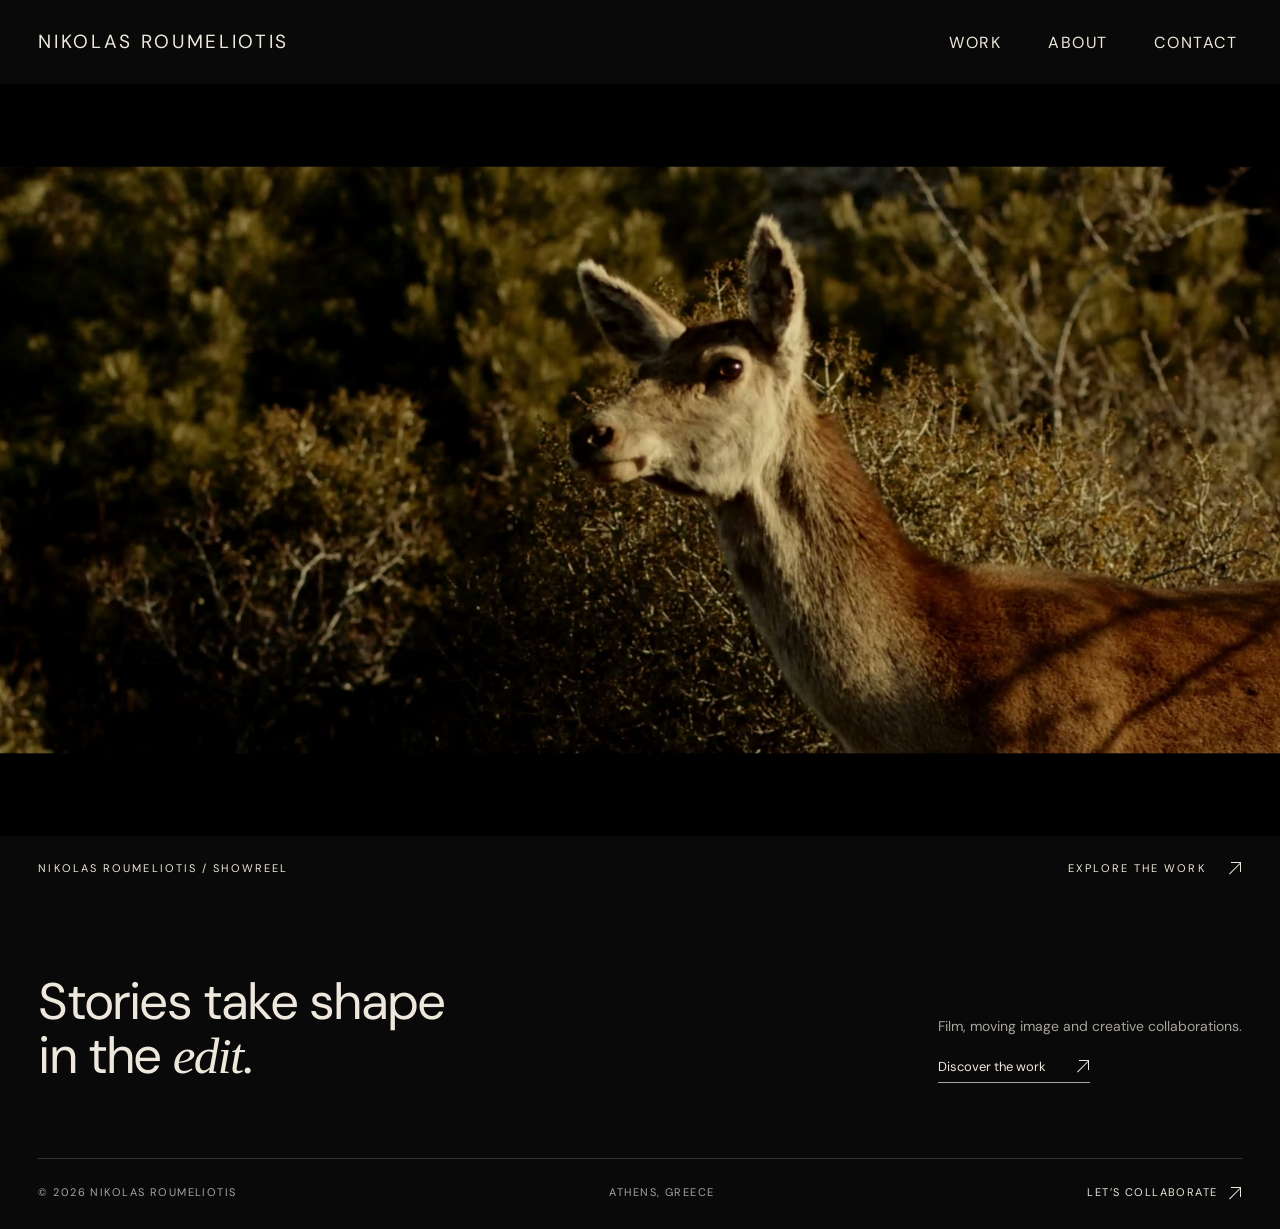
==== index.html @ 2fb293f6 "Enlarge homepage showreel framing for desktop and mobile" ====
<!doctype html><html lang="en"><head><meta charset="utf-8"><meta name="viewport" content="width=device-width,initial-scale=1"><meta name="theme-color" content="#090909"><meta name="description" content="Nikolas Roumeliotis — Filmmaker / Editor / Digital Artist. Film editing, moving images and creative collaborations, Athens."><title>Nikolas Roumeliotis — Filmmaker / Editor / Digital Artist</title><link rel="stylesheet" href="./styles.css?v=8"><script src="./app.js?v=8" defer></script></head><body data-page="home"><a class="skip-link" href="#main">Skip to content</a><header id="site-header"></header><main id="main"><section class="cinema" aria-labelledby="film-title"><div class="cinema-media"><img id="film-image" class="film-image" src="./assets/showreel-poster.jpg" alt="A frame from Nikolas Roumeliotis’s showreel"><div id="film-player" class="film-player" hidden></div><div class="cinema-shade"></div></div><div class="home-identity">Filmmaker / Editor / Digital Artist</div><div class="cinema-title"><h1 id="film-title">SHOWREEL</h1></div></section><div class="cinema-caption"><span id="film-caption">NIKOLAS ROUMELIOTIS / SHOWREEL</span><a id="film-link" href="./work.html">EXPLORE THE WORK <span class="arrow" aria-hidden="true"></span></a></div><section class="home-end"><p>Stories take shape<br>in the <em>edit.</em></p><div><p>Film, moving image and creative collaborations.</p><a class="line-link" href="./work.html">Discover the work <span class="arrow" aria-hidden="true"></span></a></div></section></main><footer id="site-footer"></footer></body></html>
---- styles.css ----
@font-face{font-family:Barlow;src:url('./assets/fonts/barlow-condensed-bold.ttf') format('truetype');font-weight:700;font-display:swap}@font-face{font-family:DM;src:url('./assets/fonts/dm-sans.ttf') format('truetype');font-weight:400 700;font-display:swap}
:root{--ground:#090909;--ink:#eee8dc;--quiet:#a8a49d;--rule:#363431;--gutter:clamp(22px,3vw,56px);--header:84px;--caption:64px}*{box-sizing:border-box}html{scroll-behavior:smooth;scrollbar-color:#6b655e var(--ground)}body{background:var(--ground);color:var(--ink);font-family:DM,Arial,sans-serif;margin:0;-webkit-font-smoothing:antialiased}::selection{background:#eee8dc;color:#17110e}a{color:inherit;text-decoration:none;text-underline-offset:5px}button{font:inherit}a:focus-visible,button:focus-visible{outline:2px solid var(--ink);outline-offset:6px}img{display:block;max-width:100%}[hidden]{display:none!important}.skip-link{position:absolute;left:20px;top:-60px;z-index:100;background:var(--ink);color:var(--ground);padding:12px}.skip-link:focus{top:12px}#site-header{height:var(--header);display:flex;justify-content:space-between;align-items:center;padding:0 var(--gutter);gap:24px;background:var(--ground);position:sticky;top:0;z-index:5}.wordmark{font-size:19px;letter-spacing:.14em;line-height:1.5}nav{display:flex;gap:clamp(24px,3vw,54px)}nav a{font-size:16px;font-weight:500;letter-spacing:.1em;min-height:44px;min-width:44px;padding:12px 4px;display:inline-flex;align-items:center;justify-content:center;position:relative}nav a:after{content:'';position:absolute;bottom:5px;left:4px;right:4px;height:1px;background:var(--ink);transform:scaleX(0);transform-origin:left;transition:transform .25s}nav a:hover:after,nav a[aria-current]:after{transform:scaleX(1)}.arrow{display:inline-block;width:14px;height:14px;position:relative;vertical-align:middle;flex-shrink:0}.arrow:before{content:'';position:absolute;right:1px;top:1px;width:9px;height:9px;border-top:1px solid currentColor;border-right:1px solid currentColor}.arrow:after{content:'';position:absolute;right:2px;top:2px;width:15px;height:1px;background:currentColor;transform:rotate(-45deg);transform-origin:right}.cinema{height:calc(100svh - var(--header) - var(--caption));min-height:490px;max-height:1100px;position:relative;overflow:hidden;background:#21191b}.cinema-media{position:absolute;inset:0;overflow:hidden}.film-image{width:100%;height:100%;object-fit:cover;transform:scale(1.35);object-position:center center}.cinema-shade{position:absolute;inset:0;background:linear-gradient(180deg,rgba(0,0,0,.17),transparent 35%,rgba(0,0,0,.12) 65%,rgba(0,0,0,.48));pointer-events:none}.home-identity{position:absolute;top:27px;left:var(--gutter);font-size:11px;letter-spacing:.14em;color:#fff5e9;text-shadow:0 1px 8px #090909}.cinema-title{position:absolute;bottom:14px;left:var(--gutter);right:90px;pointer-events:none}.cinema-title h1{font-family:Barlow,sans-serif;font-weight:700;font-size:11.5vw;transform:scaleY(1.8);transform-origin:left bottom;white-space:nowrap;line-height:.87;letter-spacing:-.025em;margin:0;color:#f1e9d9;max-width:100%;text-wrap:balance}.film-switcher{position:absolute;right:var(--gutter);top:50%;transform:translateY(-50%);display:flex;flex-direction:column;gap:2px}.film-marker{position:relative;width:46px;height:40px;border:0;padding:0 0 0 10px;display:flex;justify-content:flex-end;align-items:center;background:transparent;cursor:pointer;color:var(--ink)}.film-marker>span:first-child{width:25px;height:2px;background:#eee8dc66;transition:width .3s,background .3s}.film-marker[aria-pressed=true]>span:first-child,.film-marker:hover>span:first-child{width:36px;background:var(--ink)}.marker-name{position:absolute;white-space:nowrap;right:55px;opacity:0;pointer-events:none;font-size:11px;background:#090909cc;padding:6px 10px;transition:opacity .2s}.film-marker:hover .marker-name,.film-marker:focus-visible .marker-name{opacity:1}.cinema-caption{height:var(--caption);padding:0 var(--gutter);display:flex;justify-content:space-between;align-items:center;gap:24px;font-size:11px;letter-spacing:.19em}.cinema-caption a{display:flex;align-items:center;gap:22px}.film-player,.film-player iframe{width:100%;height:100%;position:absolute;inset:0;border:0}.has-video .cinema-title,.has-video .home-identity,.has-video .cinema-shade{display:none}.has-video .film-switcher{top:36px;transform:none}.home-end{padding:75px var(--gutter);display:flex;align-items:end;justify-content:space-between;gap:35px}.home-end>p{font-size:clamp(35px,4vw,65px);line-height:1.05;letter-spacing:-.035em;margin:0}.home-end em{font-family:Georgia,serif;font-weight:400}.home-end>div>p{font-size:14px;color:var(--quiet);margin:0 0 20px}.line-link{display:inline-flex;align-items:center;gap:30px;font-size:13px;padding-bottom:7px;border-bottom:1px solid var(--quiet);transition:color .2s,border-color .2s}.line-link:hover{color:#fff;border-color:#fff}#site-footer{border-top:1px solid var(--rule);margin:0 var(--gutter);padding:26px 0 30px;display:flex;align-items:center;justify-content:space-between;gap:24px;font-size:11px;letter-spacing:.13em;color:var(--quiet)}#site-footer a{display:flex;align-items:center;gap:13px;color:var(--ink)}#site-footer .arrow{width:11px;height:11px}.page-content{padding:65px var(--gutter) 90px}.page-heading{display:flex;align-items:end;justify-content:space-between;gap:30px;margin-bottom:60px}.page-heading h1,.about-title,.contact-title,.project-title{font-family:Barlow,sans-serif;font-size:clamp(80px,12vw,190px);text-transform:uppercase;font-weight:700;line-height:.9;letter-spacing:-.025em;margin:0}.page-heading>p{color:var(--quiet);font-size:15px;line-height:1.6;max-width:280px;margin:0 0 5px}.works{display:grid;grid-template-columns:1.25fr 1fr;align-items:start;gap:100px 5vw}.work-entry-1{padding-top:170px}.work-entry-2{grid-column:1;max-width:88%}.work-image{position:relative;overflow:hidden;aspect-ratio:1.7;background:#171413}.work-image img{width:100%;height:100%;object-fit:cover;transform:scale(1.35);transition:transform .65s cubic-bezier(.16,1,.3,1)}.work-entry:hover img{transform:scale(1.41)}.work-explore{position:absolute;right:20px;bottom:20px;font-size:11px;letter-spacing:.1em;display:flex;align-items:center;gap:14px;text-shadow:0 1px 8px #000}.work-heading{display:flex;justify-content:space-between;align-items:center;margin:20px 0 10px;gap:15px}.work-heading h2{font-family:Barlow,sans-serif;text-transform:uppercase;font-size:clamp(32px,3.5vw,56px);line-height:1;margin:0;font-weight:700;letter-spacing:-.02em}.work-entry>p{color:var(--ink);font-size:12px;line-height:1.6;margin:0}.work-entry>p span{color:var(--quiet)}.project-content{padding:24px var(--gutter) 90px}.project-top{display:flex;justify-content:space-between;gap:20px;font-size:11px;letter-spacing:.13em;color:var(--quiet);margin:20px 0 35px}.back-link{color:var(--ink);border-bottom:1px solid var(--rule);padding-bottom:6px}.project-title{font-size:clamp(65px,11vw,170px);margin-bottom:40px}.project-media{position:relative;aspect-ratio:16/9;background:#111}.project-media>img{width:100%;height:100%;object-fit:contain}.project-details{display:grid;grid-template-columns:1fr 1.25fr;gap:9vw;padding:60px 0 80px}.role-label{font-size:11px;letter-spacing:.15em;color:var(--quiet);margin:0 0 14px}.project-role{font-size:30px;margin:0;letter-spacing:-.02em}.project-summary{font-size:21px;line-height:1.6;margin:0 0 38px;max-width:650px}.credits{margin:0 0 35px}.credits>div{display:grid;grid-template-columns:160px 1fr;gap:24px;padding:14px 0;border-top:1px solid var(--rule);font-size:12px;line-height:1.6}.credits dt{color:var(--quiet)}.credits dd{margin:0}.next-project{display:grid;grid-template-columns:1fr auto;gap:25px;align-items:center;border-top:1px solid var(--rule);padding:35px 0}.next-project>span:first-child{grid-column:1 / -1;font-size:11px;letter-spacing:.15em;color:var(--quiet)}.next-project strong{font-family:Barlow,sans-serif;font-size:clamp(40px,6vw,90px);font-weight:700;line-height:1;text-transform:uppercase}.next-project>.arrow{width:30px;height:30px;transform:scale(1.7)}.about-layout{display:grid;grid-template-columns:minmax(0,1fr) minmax(0,1fr);gap:9vw;align-items:start;margin-top:60px}.about-title{font-size:clamp(65px,9vw,145px);max-width:700px}.about-title span{color:#b7aea3}.about-image{aspect-ratio:1.2;overflow:hidden;margin-top:50px}.about-image img{width:100%;height:100%;object-fit:cover;transform:scale(1.35)}.about-copy{padding-top:5px;min-width:0}.about-copy .lead{font-size:clamp(21px,2.3vw,34px);line-height:1.4;margin:0 0 35px;color:var(--ink);letter-spacing:-.02em}.about-copy p{font-size:15px;line-height:1.9;color:var(--quiet);max-width:60ch;margin:0 0 25px}.about-copy .line-link{margin-top:25px}.about-practice{padding-top:28px;margin-top:35px;border-top:1px solid var(--rule);font-size:12px;color:var(--quiet);line-height:2}.about-practice span{color:var(--ink);display:block;margin-bottom:10px}.contact-content{min-height:calc(100svh - 174px);display:flex;flex-direction:column;justify-content:center;padding-top:70px;padding-bottom:80px}.contact-title{font-size:clamp(85px,14vw,220px);max-width:1100px}.contact-copy{color:var(--quiet);font-size:18px;line-height:1.6;max-width:470px;margin:35px 0 45px}.contact-address{display:flex;align-items:center;justify-content:space-between;gap:20px;width:max-content;max-width:100%;font-size:clamp(15px,2.8vw,43px);letter-spacing:-.02em;border-bottom:1px solid var(--ink);padding:0 0 12px;overflow-wrap:anywhere}.contact-social{display:flex;gap:40px;font-size:11px;letter-spacing:.13em;margin-top:50px}.load-error,.not-found{padding:60px var(--gutter);line-height:1.7}.load-error a{text-decoration:underline}.not-found h1{font-family:Barlow,sans-serif;font-size:80px;margin:0 0 30px}
@media(min-width:1600px){.cinema-title{bottom:22px}.cinema-title h1{font-size:11.5vw}}
@media(max-width:900px){:root{--header:76px}.wordmark{font-size:17px;letter-spacing:.12em}nav{gap:20px}nav a{font-size:15px}.cinema-title h1{font-size:11.5vw}.works{gap:60px 5vw}.work-entry-1{padding-top:110px}.about-layout{gap:45px}.about-title{font-size:10vw}.project-details{gap:45px}.credits>div{grid-template-columns:125px 1fr}.contact-title{font-size:17vw}}
@media(max-width:600px){:root{--header:110px;--caption:82px}#site-header{align-items:center;align-content:center;flex-wrap:wrap;gap:4px;padding-top:10px;padding-bottom:10px}.wordmark{font-size:16px;letter-spacing:.1em;max-width:none;width:100%;line-height:1.6}nav{width:100%;justify-content:space-between;gap:12px}nav a{font-size:16px;letter-spacing:.06em}.cinema{min-height:480px;max-height:none}.film-image{object-position:48% center;transform:scale(1.35)}.cinema-title{left:var(--gutter);right:22px;bottom:25px}.cinema-title h1{font-size:23vw;transform:none;white-space:normal;line-height:.88;max-width:90%;text-wrap:balance}.home-identity{font-size:11px;top:23px;letter-spacing:.09em}.film-switcher{right:15px;top:43%}.film-marker{height:44px;width:44px}.film-marker>span:first-child{width:19px}.film-marker[aria-pressed=true]>span:first-child{width:29px}.cinema-caption{font-size:11px;letter-spacing:.1em;gap:20px}.cinema-caption>span{max-width:150px;line-height:1.8}.cinema-caption a{gap:12px;white-space:nowrap}.home-end{padding:50px var(--gutter);align-items:start;flex-direction:column;gap:35px}.home-end>p{font-size:44px}.home-end>div>p{font-size:13px}#site-footer{font-size:11px;flex-wrap:wrap;gap:20px}#site-footer>span:nth-child(2){display:none}.page-content{padding-top:40px;padding-bottom:60px}.page-heading{align-items:start;flex-direction:column;gap:25px;margin-bottom:45px}.page-heading h1{font-size:26vw}.page-heading>p{font-size:14px}.works{grid-template-columns:1fr;gap:45px}.work-entry-1{padding-top:0}.work-entry-2{max-width:none;grid-column:auto}.work-heading h2{font-size:38px}.project-top{font-size:11px;margin-bottom:30px}.project-title{font-size:18vw;margin-bottom:30px}.project-content{padding-top:15px;padding-bottom:45px}.project-media{margin-left:calc(var(--gutter) * -1);margin-right:calc(var(--gutter) * -1)}.project-details{grid-template-columns:1fr;gap:35px;padding:35px 0 50px}.project-summary{font-size:18px}.project-role{font-size:26px}.credits>div{font-size:11px;grid-template-columns:110px 1fr;gap:15px}.next-project{padding:28px 0}.next-project strong{font-size:43px}.about-layout{grid-template-columns:1fr;margin-top:15px;gap:40px}.about-title{font-size:20vw}.about-image{margin-top:35px;aspect-ratio:1.6}.about-copy .lead{font-size:24px}.about-copy p{font-size:14px}.contact-content{min-height:calc(100svh - 172px);padding-top:45px;padding-bottom:60px}.contact-title{font-size:23vw}.contact-copy{font-size:16px;margin:30px 0 35px}.contact-address{font-size:4.2vw;gap:15px}.contact-social{font-size:11px;margin-top:40px}}
@media(prefers-reduced-motion:reduce){html{scroll-behavior:auto}*,*:before,*:after{animation:none!important;transition:none!important}}

.project-gallery{display:grid;grid-template-columns:1fr 1fr;gap:clamp(18px,3vw,48px);padding-bottom:70px}.project-gallery img{width:100%;height:auto}.project-gallery img:first-child{grid-column:1/-1}@media(max-width:600px){.project-gallery{grid-template-columns:1fr;padding-bottom:40px}}

.work-image{position:relative}.work-preview{position:absolute;inset:0;opacity:0;pointer-events:none;transition:opacity .25s ease-out}.work-preview video{display:block;width:100%;height:100%;object-fit:cover}.is-previewing .work-preview{opacity:1}.work-explore{z-index:1}@media(prefers-reduced-motion:reduce){.work-preview{transition:none}}
.cinema.has-video{background:#000}.cinema.has-video iframe{background:#000}@media(max-width:600px){.cinema.has-video{height:auto;min-height:0;max-height:none;aspect-ratio:16/9}}

.project-gallery img:last-child:nth-child(even){grid-column:1/-1}
.film-player>video{position:absolute;inset:0;width:100%;height:100%;object-fit:contain;background:#000}.film-player>video:focus-visible{outline:2px solid var(--ink);outline-offset:-3px}
.cinema .film-player>video{transform:scale(1.1)}@media(max-width:600px){.cinema .film-player>video{transform:scale(1.05)}}
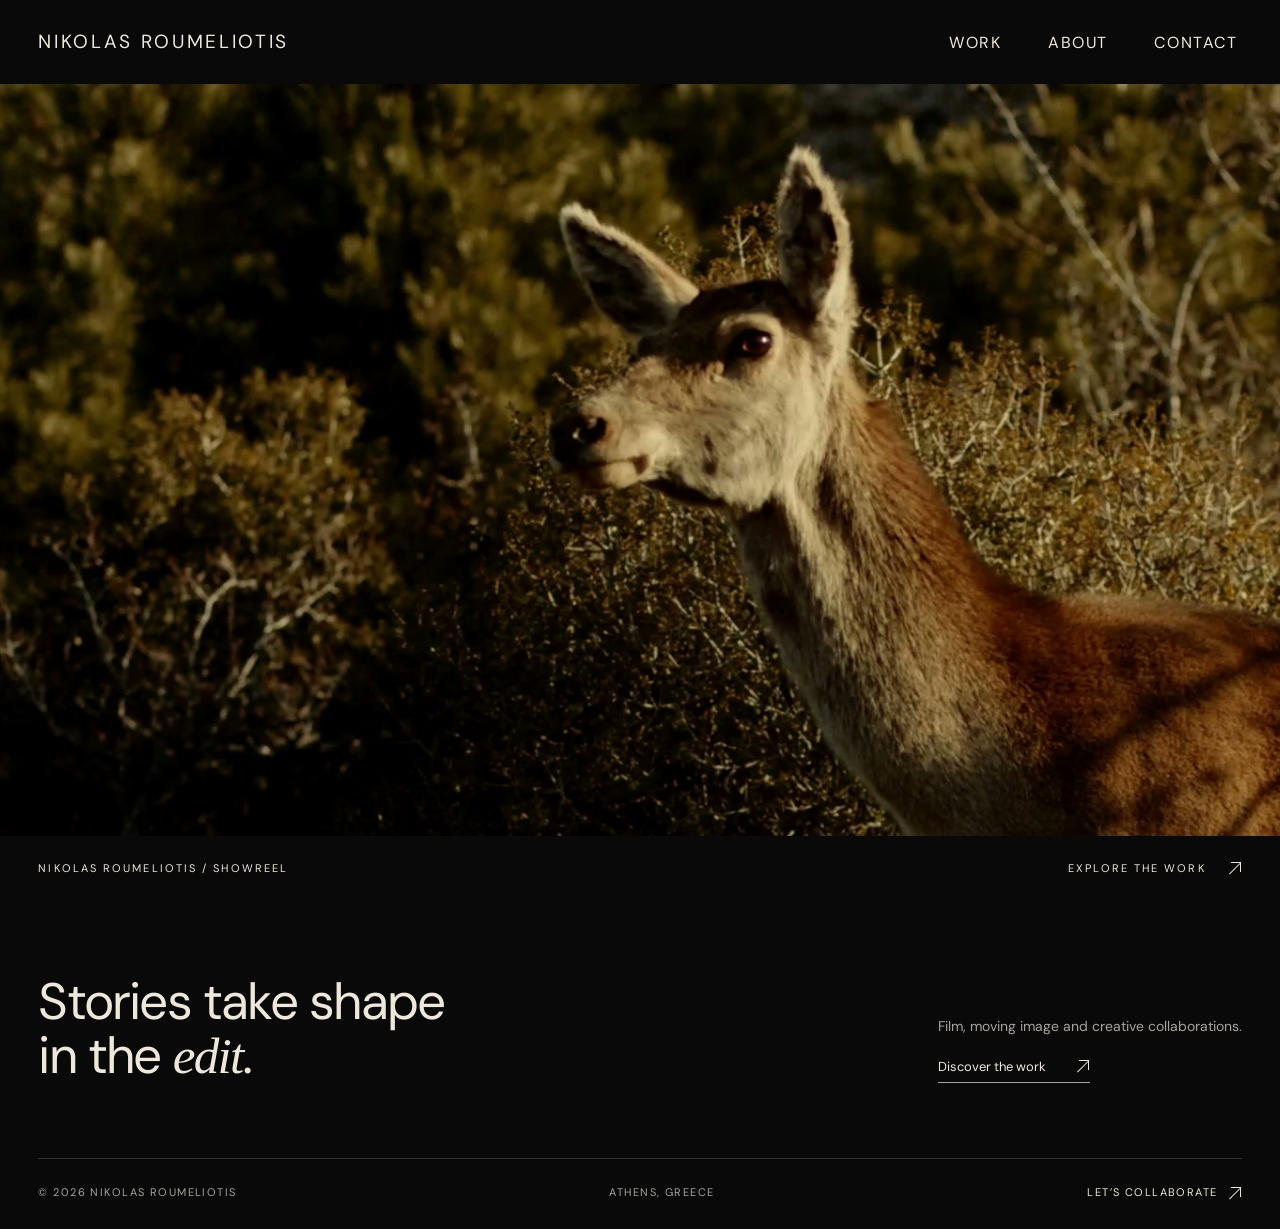
==== commit 260fdf49: "Fill the homepage cinema edge to edge" ====
--- a/index.html
+++ b/index.html
@@ -1 +1 @@
-<!doctype html><html lang="en"><head><meta charset="utf-8"><meta name="viewport" content="width=device-width,initial-scale=1"><meta name="theme-color" content="#090909"><meta name="description" content="Nikolas Roumeliotis — Filmmaker / Editor / Digital Artist. Film editing, moving images and creative collaborations, Athens."><title>Nikolas Roumeliotis — Filmmaker / Editor / Digital Artist</title><link rel="stylesheet" href="./styles.css?v=8"><script src="./app.js?v=8" defer></script></head><body data-page="home"><a class="skip-link" href="#main">Skip to content</a><header id="site-header"></header><main id="main"><section class="cinema" aria-labelledby="film-title"><div class="cinema-media"><img id="film-image" class="film-image" src="./assets/showreel-poster.jpg" alt="A frame from Nikolas Roumeliotis’s showreel"><div id="film-player" class="film-player" hidden></div><div class="cinema-shade"></div></div><div class="home-identity">Filmmaker / Editor / Digital Artist</div><div class="cinema-title"><h1 id="film-title">SHOWREEL</h1></div></section><div class="cinema-caption"><span id="film-caption">NIKOLAS ROUMELIOTIS / SHOWREEL</span><a id="film-link" href="./work.html">EXPLORE THE WORK <span class="arrow" aria-hidden="true"></span></a></div><section class="home-end"><p>Stories take shape<br>in the <em>edit.</em></p><div><p>Film, moving image and creative collaborations.</p><a class="line-link" href="./work.html">Discover the work <span class="arrow" aria-hidden="true"></span></a></div></section></main><footer id="site-footer"></footer></body></html>+<!doctype html><html lang="en"><head><meta charset="utf-8"><meta name="viewport" content="width=device-width,initial-scale=1"><meta name="theme-color" content="#090909"><meta name="description" content="Nikolas Roumeliotis — Filmmaker / Editor / Digital Artist. Film editing, moving images and creative collaborations, Athens."><title>Nikolas Roumeliotis — Filmmaker / Editor / Digital Artist</title><link rel="stylesheet" href="./styles.css?v=9"><script src="./app.js?v=8" defer></script></head><body data-page="home"><a class="skip-link" href="#main">Skip to content</a><header id="site-header"></header><main id="main"><section class="cinema" aria-labelledby="film-title"><div class="cinema-media"><img id="film-image" class="film-image" src="./assets/showreel-poster.jpg" alt="A frame from Nikolas Roumeliotis’s showreel"><div id="film-player" class="film-player" hidden></div><div class="cinema-shade"></div></div><div class="home-identity">Filmmaker / Editor / Digital Artist</div><div class="cinema-title"><h1 id="film-title">SHOWREEL</h1></div></section><div class="cinema-caption"><span id="film-caption">NIKOLAS ROUMELIOTIS / SHOWREEL</span><a id="film-link" href="./work.html">EXPLORE THE WORK <span class="arrow" aria-hidden="true"></span></a></div><section class="home-end"><p>Stories take shape<br>in the <em>edit.</em></p><div><p>Film, moving image and creative collaborations.</p><a class="line-link" href="./work.html">Discover the work <span class="arrow" aria-hidden="true"></span></a></div></section></main><footer id="site-footer"></footer></body></html>
--- a/styles.css
+++ b/styles.css
@@ -12,4 +12,4 @@
 
 .project-gallery img:last-child:nth-child(even){grid-column:1/-1}
 .film-player>video{position:absolute;inset:0;width:100%;height:100%;object-fit:contain;background:#000}.film-player>video:focus-visible{outline:2px solid var(--ink);outline-offset:-3px}
-.cinema .film-player>video{transform:scale(1.1)}@media(max-width:600px){.cinema .film-player>video{transform:scale(1.05)}}
+.cinema .film-player>video{object-fit:cover;transform:scale(1.35)}
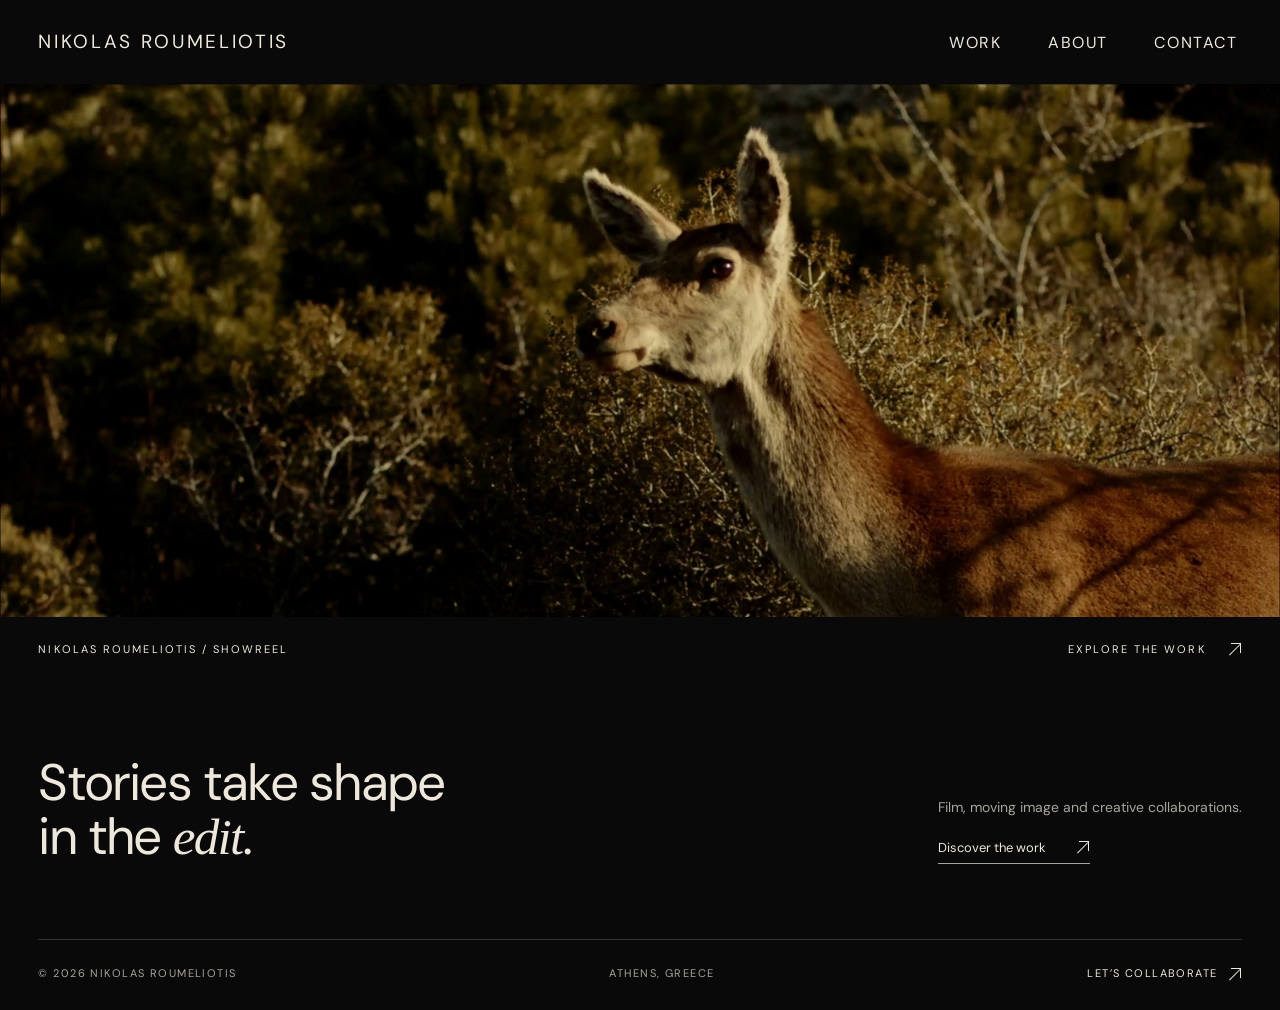
==== commit 1e1a4347: "Preserve showreel framing in a widescreen hero" ====
--- a/index.html
+++ b/index.html
@@ -1 +1 @@
-<!doctype html><html lang="en"><head><meta charset="utf-8"><meta name="viewport" content="width=device-width,initial-scale=1"><meta name="theme-color" content="#090909"><meta name="description" content="Nikolas Roumeliotis — Filmmaker / Editor / Digital Artist. Film editing, moving images and creative collaborations, Athens."><title>Nikolas Roumeliotis — Filmmaker / Editor / Digital Artist</title><link rel="stylesheet" href="./styles.css?v=9"><script src="./app.js?v=8" defer></script></head><body data-page="home"><a class="skip-link" href="#main">Skip to content</a><header id="site-header"></header><main id="main"><section class="cinema" aria-labelledby="film-title"><div class="cinema-media"><img id="film-image" class="film-image" src="./assets/showreel-poster.jpg" alt="A frame from Nikolas Roumeliotis’s showreel"><div id="film-player" class="film-player" hidden></div><div class="cinema-shade"></div></div><div class="home-identity">Filmmaker / Editor / Digital Artist</div><div class="cinema-title"><h1 id="film-title">SHOWREEL</h1></div></section><div class="cinema-caption"><span id="film-caption">NIKOLAS ROUMELIOTIS / SHOWREEL</span><a id="film-link" href="./work.html">EXPLORE THE WORK <span class="arrow" aria-hidden="true"></span></a></div><section class="home-end"><p>Stories take shape<br>in the <em>edit.</em></p><div><p>Film, moving image and creative collaborations.</p><a class="line-link" href="./work.html">Discover the work <span class="arrow" aria-hidden="true"></span></a></div></section></main><footer id="site-footer"></footer></body></html>+<!doctype html><html lang="en"><head><meta charset="utf-8"><meta name="viewport" content="width=device-width,initial-scale=1"><meta name="theme-color" content="#090909"><meta name="description" content="Nikolas Roumeliotis — Filmmaker / Editor / Digital Artist. Film editing, moving images and creative collaborations, Athens."><title>Nikolas Roumeliotis — Filmmaker / Editor / Digital Artist</title><link rel="stylesheet" href="./styles.css?v=10"><script src="./app.js?v=8" defer></script></head><body data-page="home"><a class="skip-link" href="#main">Skip to content</a><header id="site-header"></header><main id="main"><section class="cinema" aria-labelledby="film-title"><div class="cinema-media"><img id="film-image" class="film-image" src="./assets/showreel-poster.jpg" alt="A frame from Nikolas Roumeliotis’s showreel"><div id="film-player" class="film-player" hidden></div><div class="cinema-shade"></div></div><div class="home-identity">Filmmaker / Editor / Digital Artist</div><div class="cinema-title"><h1 id="film-title">SHOWREEL</h1></div></section><div class="cinema-caption"><span id="film-caption">NIKOLAS ROUMELIOTIS / SHOWREEL</span><a id="film-link" href="./work.html">EXPLORE THE WORK <span class="arrow" aria-hidden="true"></span></a></div><section class="home-end"><p>Stories take shape<br>in the <em>edit.</em></p><div><p>Film, moving image and creative collaborations.</p><a class="line-link" href="./work.html">Discover the work <span class="arrow" aria-hidden="true"></span></a></div></section></main><footer id="site-footer"></footer></body></html>
--- a/styles.css
+++ b/styles.css
@@ -12,4 +12,5 @@
 
 .project-gallery img:last-child:nth-child(even){grid-column:1/-1}
 .film-player>video{position:absolute;inset:0;width:100%;height:100%;object-fit:contain;background:#000}.film-player>video:focus-visible{outline:2px solid var(--ink);outline-offset:-3px}
-.cinema .film-player>video{object-fit:cover;transform:scale(1.35)}
+.cinema .film-player>video{object-fit:cover;transform:none}
+.cinema.has-video{height:auto;min-height:0;max-height:none;aspect-ratio:12/5}
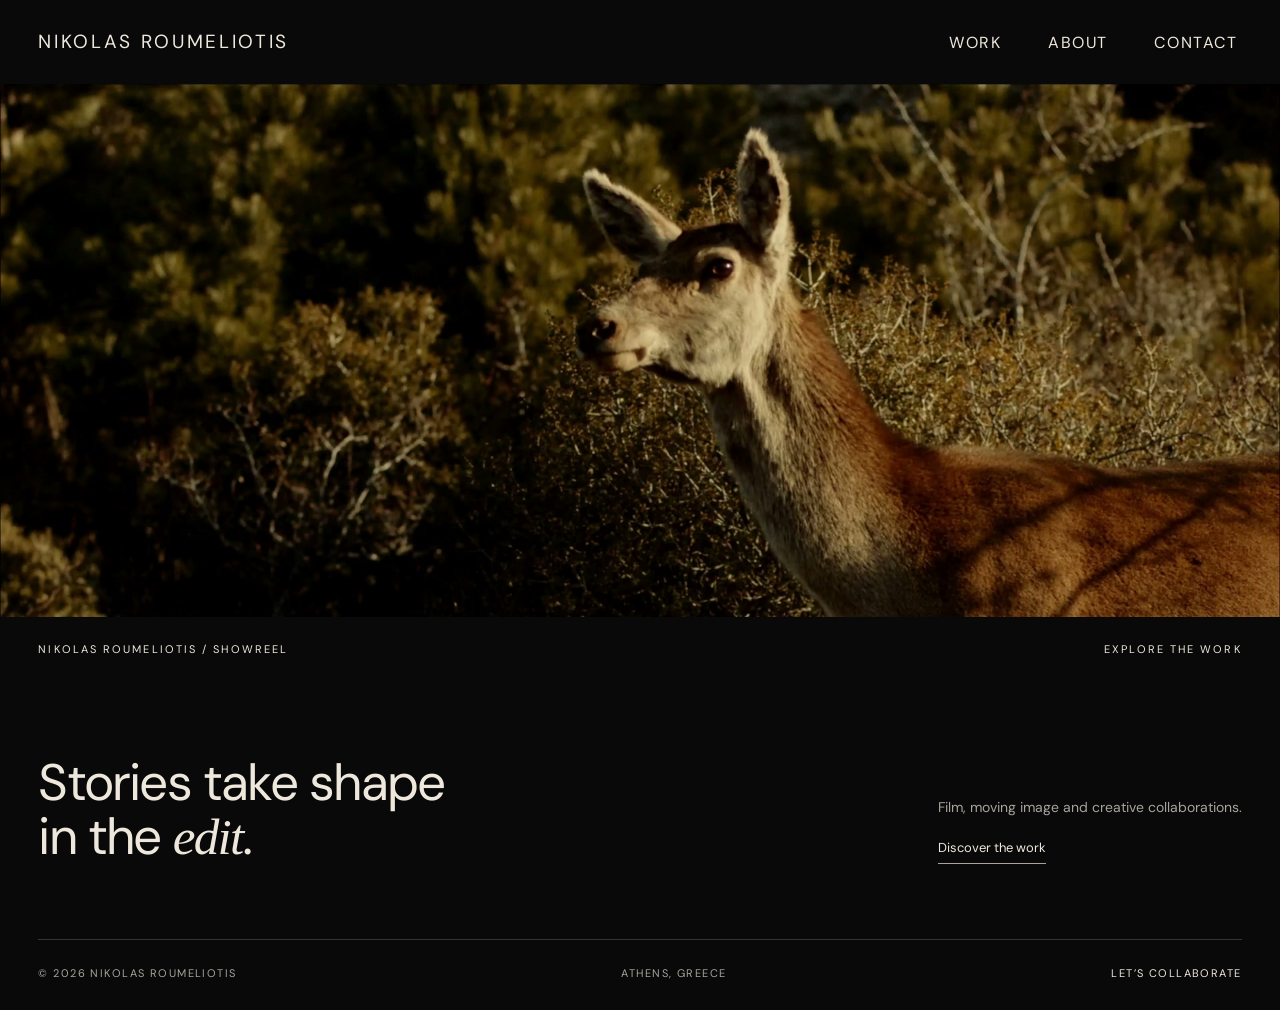
==== commit fad21d9b: "Remove decorative arrows throughout portfolio" ====
--- a/index.html
+++ b/index.html
@@ -1 +1 @@
-<!doctype html><html lang="en"><head><meta charset="utf-8"><meta name="viewport" content="width=device-width,initial-scale=1"><meta name="theme-color" content="#090909"><meta name="description" content="Nikolas Roumeliotis — Filmmaker / Editor / Digital Artist. Film editing, moving images and creative collaborations, Athens."><title>Nikolas Roumeliotis — Filmmaker / Editor / Digital Artist</title><link rel="stylesheet" href="./styles.css?v=10"><script src="./app.js?v=8" defer></script></head><body data-page="home"><a class="skip-link" href="#main">Skip to content</a><header id="site-header"></header><main id="main"><section class="cinema" aria-labelledby="film-title"><div class="cinema-media"><img id="film-image" class="film-image" src="./assets/showreel-poster.jpg" alt="A frame from Nikolas Roumeliotis’s showreel"><div id="film-player" class="film-player" hidden></div><div class="cinema-shade"></div></div><div class="home-identity">Filmmaker / Editor / Digital Artist</div><div class="cinema-title"><h1 id="film-title">SHOWREEL</h1></div></section><div class="cinema-caption"><span id="film-caption">NIKOLAS ROUMELIOTIS / SHOWREEL</span><a id="film-link" href="./work.html">EXPLORE THE WORK <span class="arrow" aria-hidden="true"></span></a></div><section class="home-end"><p>Stories take shape<br>in the <em>edit.</em></p><div><p>Film, moving image and creative collaborations.</p><a class="line-link" href="./work.html">Discover the work <span class="arrow" aria-hidden="true"></span></a></div></section></main><footer id="site-footer"></footer></body></html>+<!doctype html><html lang="en"><head><meta charset="utf-8"><meta name="viewport" content="width=device-width,initial-scale=1"><meta name="theme-color" content="#090909"><meta name="description" content="Nikolas Roumeliotis — Filmmaker / Editor / Digital Artist. Film editing, moving images and creative collaborations, Athens."><title>Nikolas Roumeliotis — Filmmaker / Editor / Digital Artist</title><link rel="stylesheet" href="./styles.css?v=11"><script src="./app.js?v=12" defer></script></head><body data-page="home"><a class="skip-link" href="#main">Skip to content</a><header id="site-header"></header><main id="main"><section class="cinema" aria-labelledby="film-title"><div class="cinema-media"><img id="film-image" class="film-image" src="./assets/showreel-poster.jpg" alt="A frame from Nikolas Roumeliotis’s showreel"><div id="film-player" class="film-player" hidden></div><div class="cinema-shade"></div></div><div class="home-identity">Filmmaker / Editor / Digital Artist</div><div class="cinema-title"><h1 id="film-title">SHOWREEL</h1></div></section><div class="cinema-caption"><span id="film-caption">NIKOLAS ROUMELIOTIS / SHOWREEL</span><a id="film-link" href="./work.html">EXPLORE THE WORK </a></div><section class="home-end"><p>Stories take shape<br>in the <em>edit.</em></p><div><p>Film, moving image and creative collaborations.</p><a class="line-link" href="./work.html">Discover the work </a></div></section></main><footer id="site-footer"></footer></body></html>
--- a/styles.css
+++ b/styles.css
@@ -14,3 +14,12 @@
 .film-player>video{position:absolute;inset:0;width:100%;height:100%;object-fit:contain;background:#000}.film-player>video:focus-visible{outline:2px solid var(--ink);outline-offset:-3px}
 .cinema .film-player>video{object-fit:cover;transform:none}
 .cinema.has-video{height:auto;min-height:0;max-height:none;aspect-ratio:12/5}
+
+/* Quiet cinematic motion; layout, scroll and card titles stay still. */
+:root{--motion-feedback:240ms;--motion-preview:380ms;--ease-settle:cubic-bezier(.16,1,.3,1);--ease-state:cubic-bezier(.2,.65,.3,1)}
+nav a:after{transition:transform var(--motion-feedback) var(--ease-settle);transform-origin:right}
+nav a:hover:after,nav a[aria-current]:after{transform-origin:left}
+nav a:focus-visible:after{transform:scaleX(1);transition:none}
+.work-image img,.work-entry:hover img{transform:scale(1.35);transition:none}
+.work-preview{transition:opacity var(--motion-preview) var(--ease-state)}
+@media(prefers-reduced-motion:reduce){.work-preview,nav a:after{transition:none}}
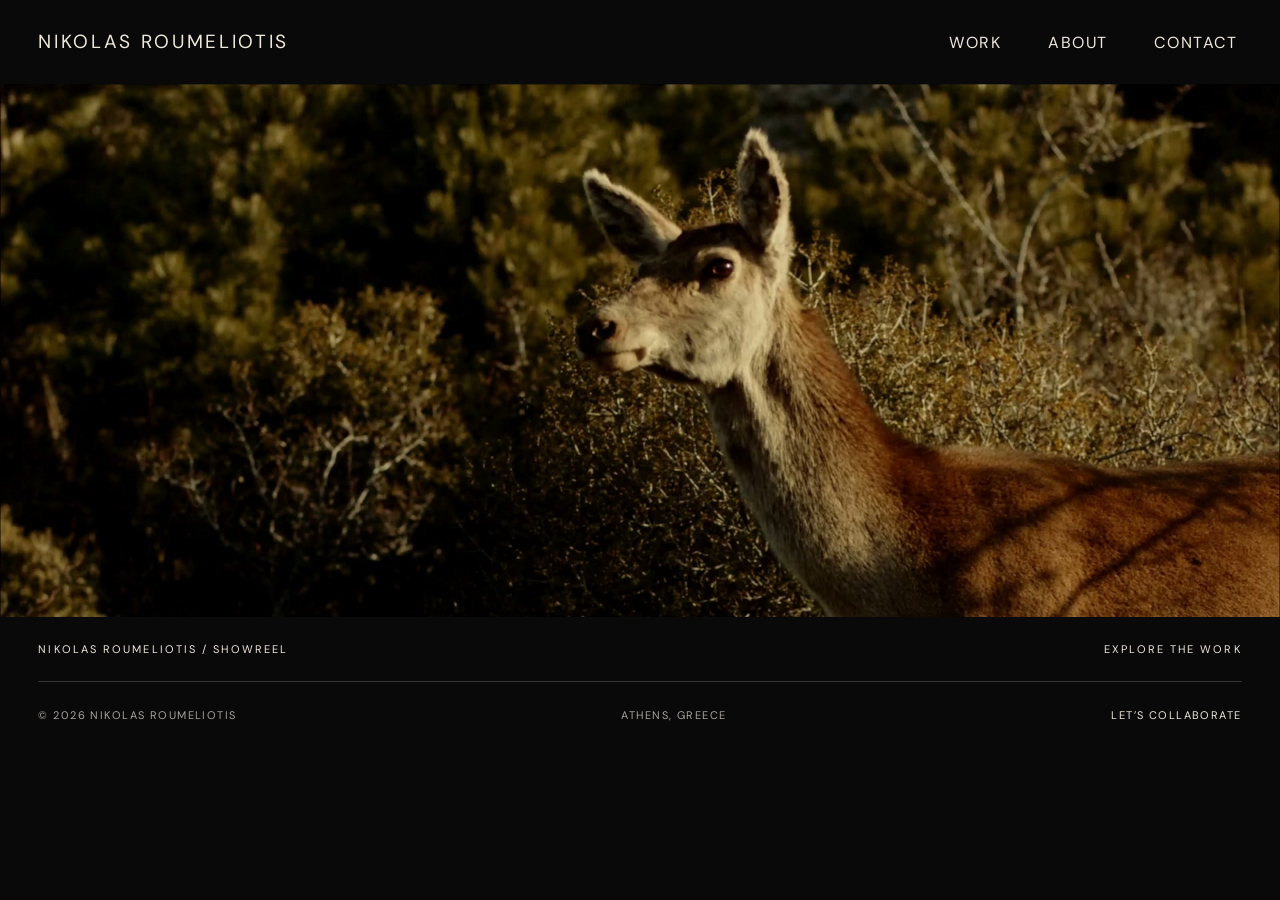
==== commit c32b7523: "Remove promotional copy below the showreel" ====
--- a/index.html
+++ b/index.html
@@ -1 +1 @@
-<!doctype html><html lang="en"><head><meta charset="utf-8"><meta name="viewport" content="width=device-width,initial-scale=1"><meta name="theme-color" content="#090909"><meta name="description" content="Nikolas Roumeliotis — Filmmaker / Editor / Digital Artist. Film editing, moving images and creative collaborations, Athens."><title>Nikolas Roumeliotis — Filmmaker / Editor / Digital Artist</title><link rel="stylesheet" href="./styles.css?v=11"><script src="./app.js?v=12" defer></script></head><body data-page="home"><a class="skip-link" href="#main">Skip to content</a><header id="site-header"></header><main id="main"><section class="cinema" aria-labelledby="film-title"><div class="cinema-media"><img id="film-image" class="film-image" src="./assets/showreel-poster.jpg" alt="A frame from Nikolas Roumeliotis’s showreel"><div id="film-player" class="film-player" hidden></div><div class="cinema-shade"></div></div><div class="home-identity">Filmmaker / Editor / Digital Artist</div><div class="cinema-title"><h1 id="film-title">SHOWREEL</h1></div></section><div class="cinema-caption"><span id="film-caption">NIKOLAS ROUMELIOTIS / SHOWREEL</span><a id="film-link" href="./work.html">EXPLORE THE WORK </a></div><section class="home-end"><p>Stories take shape<br>in the <em>edit.</em></p><div><p>Film, moving image and creative collaborations.</p><a class="line-link" href="./work.html">Discover the work </a></div></section></main><footer id="site-footer"></footer></body></html>+<!doctype html><html lang="en"><head><meta charset="utf-8"><meta name="viewport" content="width=device-width,initial-scale=1"><meta name="theme-color" content="#090909"><meta name="description" content="Nikolas Roumeliotis — Filmmaker / Editor / Digital Artist. Film editing, moving images and creative collaborations, Athens."><title>Nikolas Roumeliotis — Filmmaker / Editor / Digital Artist</title><link rel="stylesheet" href="./styles.css?v=11"><script src="./app.js?v=12" defer></script></head><body data-page="home"><a class="skip-link" href="#main">Skip to content</a><header id="site-header"></header><main id="main"><section class="cinema" aria-labelledby="film-title"><div class="cinema-media"><img id="film-image" class="film-image" src="./assets/showreel-poster.jpg" alt="A frame from Nikolas Roumeliotis’s showreel"><div id="film-player" class="film-player" hidden></div><div class="cinema-shade"></div></div><div class="home-identity">Filmmaker / Editor / Digital Artist</div><div class="cinema-title"><h1 id="film-title">SHOWREEL</h1></div></section><div class="cinema-caption"><span id="film-caption">NIKOLAS ROUMELIOTIS / SHOWREEL</span><a id="film-link" href="./work.html">EXPLORE THE WORK </a></div></main><footer id="site-footer"></footer></body></html>
